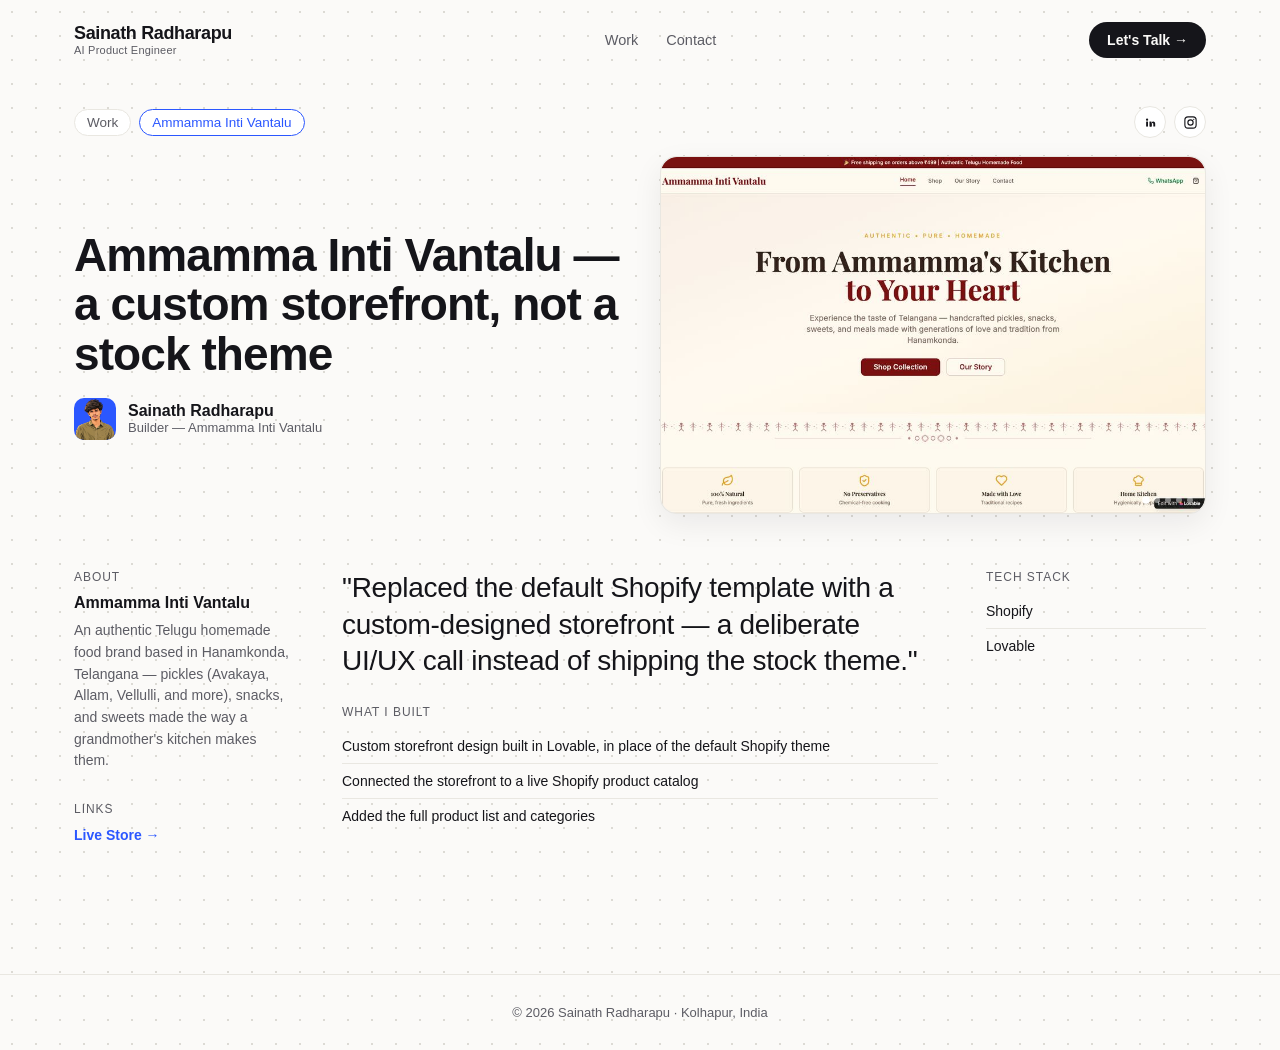
==== projects/ammamma-inti-vantalu/index.html @ 1b239308 "Initial commit: portfolio site Playground-style project grid with auto-rotating screenshot carousels" ====
<!DOCTYPE html>
<html lang="en">
<head>
<meta charset="UTF-8">
<meta name="viewport" content="width=device-width, initial-scale=1">
<title>Ammamma Inti Vantalu — Sainath Radharapu</title>
<link rel="stylesheet" href="../../css/style.css">
</head>
<body>
  <div class="gradient-blob"></div>

  <nav class="nav">
    <a class="logo" href="../../">
      <span class="logo-name">Sainath Radharapu</span>
      <span class="logo-role">AI Product Engineer</span>
    </a>
    <div class="links"><a href="../../#work">Work</a><a href="https://wa.me/917036701972?text=Hi%20Sainath!%20I%20checked%20out%20your%20portfolio%20and%20wanted%20to%20connect." target="_blank" rel="noopener">Contact</a></div>
    <a class="btn" href="https://wa.me/917036701972?text=Hi%20Sainath!%20I%20checked%20out%20your%20portfolio%20and%20wanted%20to%20connect." target="_blank" rel="noopener">Let's Talk →</a>
  </nav>

  <div class="crumbs">
    <div class="crumb-chips">
      <a class="chip" href="../../#work">Work</a>
      <span class="chip active">Ammamma Inti Vantalu</span>
    </div>
    <div class="social-row">
      <a href="https://www.linkedin.com/in/sainath-radharapu-a540882b7/" target="_blank" rel="noopener" aria-label="LinkedIn">
        <svg viewBox="0 0 24 24" fill="currentColor"><circle cx="6.5" cy="7.5" r="1.8"/><rect x="5" y="10.5" width="3" height="8"/><rect x="10.5" y="10.5" width="3" height="8"/><path d="M13.5 13.8c0-1.8 1-3.3 3-3.3 2.2 0 3 1.5 3 3.6v4.4h-3v-4c0-1-.4-1.6-1.2-1.6-.9 0-1.3.6-1.3 1.6v4h-3v-8z"/></svg>
      </a>
      <a href="https://www.instagram.com/s_parker.03/" target="_blank" rel="noopener" aria-label="Instagram">
        <svg viewBox="0 0 24 24" fill="none" stroke="currentColor" stroke-width="1.8"><rect x="3" y="3" width="18" height="18" rx="5"/><circle cx="12" cy="12" r="4.2"/><circle cx="17.2" cy="6.8" r="1" fill="currentColor" stroke="none"/></svg>
      </a>
    </div>
  </div>

  <div class="detail-hero">
    <div>
      <h1>Ammamma Inti Vantalu — a custom storefront, not a stock theme</h1>
      <div class="who">
        <div class="avatar"><img src="../../assets/avatar.png" alt="Sainath Radharapu"></div>
        <div>
          <div><b>Sainath Radharapu</b></div>
          <div class="role">Builder — Ammamma Inti Vantalu</div>
        </div>
      </div>
    </div>
    <div class="img">
      <div class="carousel" data-interval="3200">
        <img src="../../assets/ammamma-inti-vantalu/section-1.jpg" alt="Ammamma Inti Vantalu screenshot 1">
        <img src="../../assets/ammamma-inti-vantalu/section-2.jpg" alt="Ammamma Inti Vantalu screenshot 2">
        <img src="../../assets/ammamma-inti-vantalu/section-3.jpg" alt="Ammamma Inti Vantalu screenshot 3">
        <img src="../../assets/ammamma-inti-vantalu/section-4.jpg" alt="Ammamma Inti Vantalu screenshot 4">
        <img src="../../assets/ammamma-inti-vantalu/section-5.jpg" alt="Ammamma Inti Vantalu screenshot 5">
      </div>
    </div>
  </div>

  <div class="detail-body">
    <div>
      <div class="section">
        <div class="label">About</div>
        <div class="about">
          <h4>Ammamma Inti Vantalu</h4>
          <p>An authentic Telugu homemade food brand based in Hanamkonda, Telangana — pickles (Avakaya, Allam, Vellulli, and more), snacks, and sweets made the way a grandmother's kitchen makes them.</p>
        </div>
      </div>
      <div class="section">
        <div class="label">Links</div>
        <div class="links">
          <a href="https://ammamma-inti-vantalu.lovable.app/" target="_blank" rel="noopener">Live Store →</a>
        </div>
      </div>
    </div>

    <div>
      <p class="quote">"Replaced the default Shopify template with a custom-designed storefront — a deliberate UI/UX call instead of shipping the stock theme."</p>
      <div class="section">
        <div class="label">What I Built</div>
        <ul class="list">
          <li>Custom storefront design built in Lovable, in place of the default Shopify theme</li>
          <li>Connected the storefront to a live Shopify product catalog</li>
          <li>Added the full product list and categories</li>
        </ul>
      </div>
    </div>

    <div>
      <div class="section">
        <div class="label">Tech Stack</div>
        <ul class="list">
          <li>Shopify</li>
          <li>Lovable</li>
        </ul>
      </div>
    </div>
  </div>

  <footer>© 2026 Sainath Radharapu · Kolhapur, India</footer>

  <script src="../../js/carousel.js"></script>
  <script src="../../js/avatar-tilt.js"></script>
</body>
</html>
---- css/style.css ----
:root {
  --bg: #fbfaf8;
  --dot: #dcdad4;
  --card-bg: #ffffff;
  --ink: #15151a;
  --ink-soft: #5c5c64;
  --line: #e9e7e1;
  --accent: #2b57ff;
  --grad-a: rgba(130,170,255,0.30);
  --grad-b: rgba(255,195,165,0.28);
  --grad-c: rgba(190,160,255,0.22);
  --radius: 18px;
  --shadow: 0 10px 30px rgba(20,20,30,0.07);
  --shadow-hover: 0 18px 40px rgba(20,20,30,0.13);
}

* { box-sizing: border-box; }

html, body {
  margin: 0;
  padding: 0;
  background-color: var(--bg);
  background-image: radial-gradient(var(--dot) 1.3px, transparent 1.3px);
  background-size: 24px 24px;
  color: var(--ink);
  font-family: -apple-system, BlinkMacSystemFont, "Inter", "Segoe UI", Roboto, sans-serif;
}

.gradient-blob {
  position: fixed;
  top: -260px;
  left: 50%;
  transform: translateX(-50%);
  width: min(1100px, 150vw);
  height: 560px;
  background:
    radial-gradient(circle at 25% 35%, var(--grad-a), transparent 60%),
    radial-gradient(circle at 70% 55%, var(--grad-b), transparent 60%),
    radial-gradient(circle at 50% 10%, var(--grad-c), transparent 55%);
  filter: blur(50px);
  z-index: -1;
  pointer-events: none;
}

a { color: inherit; text-decoration: none; }

.wrap {
  max-width: 1180px;
  margin: 0 auto;
  padding: 0 24px;
}

/* ---------- Nav ---------- */
.nav {
  display: flex;
  align-items: center;
  justify-content: space-between;
  padding: 22px 24px;
  max-width: 1180px;
  margin: 0 auto;
}
.nav .logo {
  display: flex;
  flex-direction: column;
  line-height: 1.2;
}
.nav .logo .logo-name {
  font-weight: 800;
  font-size: 18px;
  letter-spacing: -0.02em;
}
.nav .logo .logo-role {
  font-size: 11px;
  font-weight: 500;
  color: var(--ink-soft);
  letter-spacing: 0.02em;
}
.nav .links {
  display: flex;
  gap: 28px;
  font-size: 14.5px;
  color: var(--ink-soft);
}
.nav .links a:hover { color: var(--ink); }
.btn {
  display: inline-flex;
  align-items: center;
  gap: 8px;
  background: var(--ink);
  color: var(--bg);
  padding: 10px 18px;
  border-radius: 999px;
  font-size: 14px;
  font-weight: 600;
  white-space: nowrap;
}
.btn:hover { opacity: 0.85; }
.btn-outline {
  background: transparent;
  border: 1px solid var(--line);
  color: var(--ink);
}

/* ---------- Hero ---------- */
.hero {
  padding: 60px 24px 30px;
  max-width: 1180px;
  margin: 0 auto;
}
.hero h1 {
  font-size: clamp(32px, 5vw, 54px);
  line-height: 1.05;
  margin: 0 0 14px 0;
  letter-spacing: -0.02em;
  max-width: 760px;
}
.hero p {
  font-size: 17px;
  color: var(--ink-soft);
  max-width: 560px;
  margin: 0 0 24px 0;
  line-height: 1.5;
}
.hero .cta-row { display: flex; gap: 12px; flex-wrap: wrap; }

/* ---------- Playground grid ---------- */
.playground {
  max-width: 1180px;
  margin: 10px auto 80px;
  padding: 0 24px;
  display: grid;
  grid-template-columns: repeat(3, 1fr);
  gap: 34px 28px;
}
@media (max-width: 860px) {
  .playground { grid-template-columns: repeat(2, 1fr); }
}
@media (max-width: 560px) {
  .playground { grid-template-columns: 1fr; }
}

.card {
  display: block;
  border-radius: var(--radius);
  background: var(--card-bg);
  box-shadow: var(--shadow);
  overflow: hidden;
  transform: rotate(var(--tilt, 0deg));
  transition: transform .25s ease, box-shadow .25s ease;
  border: 1px solid var(--line);
}
.card:hover {
  transform: rotate(0deg) translateY(-6px) scale(1.015);
  box-shadow: var(--shadow-hover);
}
.card:nth-child(6n+1) { --tilt: -2.5deg; }
.card:nth-child(6n+2) { --tilt: 1.8deg; }
.card:nth-child(6n+3) { --tilt: -1.2deg; }
.card:nth-child(6n+4) { --tilt: 2.2deg; }
.card:nth-child(6n+5) { --tilt: -1.8deg; }
.card:nth-child(6n+6) { --tilt: 1.2deg; }

.card .thumb {
  position: relative;
  height: 190px;
  overflow: hidden;
  background: #eee;
}
.card .thumb .tag {
  position: absolute;
  left: 16px;
  bottom: 16px;
  z-index: 3;
  background: rgba(0,0,0,0.55);
  color: #fff;
  font-size: 12px;
  font-weight: 600;
  padding: 5px 10px;
  border-radius: 999px;
  backdrop-filter: blur(4px);
}

/* ---------- Screenshot carousel ---------- */
.carousel {
  position: absolute;
  inset: 0;
  overflow: hidden;
}
.carousel img {
  position: absolute;
  inset: 0;
  width: 100%;
  height: 100%;
  object-fit: cover;
  object-position: top center;
  opacity: 0;
  transition: opacity 1s ease;
}
.carousel img.active { opacity: 1; }
.carousel .dots {
  position: absolute;
  bottom: 10px;
  right: 12px;
  display: flex;
  gap: 5px;
  z-index: 3;
}
.carousel .dots span {
  width: 6px; height: 6px;
  border-radius: 50%;
  background: rgba(255,255,255,0.45);
  transition: background .3s ease, transform .3s ease;
}
.carousel .dots span.active {
  background: #fff;
  transform: scale(1.25);
}
.card .meta { padding: 16px 18px 20px; }
.card .meta h3 {
  margin: 0 0 4px 0;
  font-size: 17px;
  letter-spacing: -0.01em;
}
.card .meta p {
  margin: 0;
  font-size: 13.5px;
  color: var(--ink-soft);
  line-height: 1.4;
}

/* ---------- Project detail page ---------- */
.crumbs {
  padding: 26px 24px 0;
  max-width: 1180px;
  margin: 0 auto;
  font-size: 13.5px;
  color: var(--ink-soft);
  display: flex;
  gap: 8px;
  align-items: center;
}
.crumbs .chip {
  background: var(--card-bg);
  border: 1px solid var(--line);
  padding: 5px 12px;
  border-radius: 999px;
}
.crumbs .chip.active { color: var(--accent); border-color: var(--accent); }

.detail-hero {
  max-width: 1180px;
  margin: 18px auto 0;
  padding: 0 24px;
  display: grid;
  grid-template-columns: 1fr 1fr;
  gap: 40px;
  align-items: center;
}
@media (max-width: 860px) {
  .detail-hero { grid-template-columns: 1fr; }
}
.detail-hero h1 {
  font-size: clamp(30px, 4.2vw, 46px);
  line-height: 1.08;
  letter-spacing: -0.02em;
  margin: 0 0 18px 0;
}
.detail-hero .who {
  display: flex;
  align-items: center;
  gap: 12px;
  margin-top: 18px;
}
.detail-hero .who .avatar {
  width: 42px; height: 42px; border-radius: 10px;
  overflow: hidden;
  flex-shrink: 0;
  background: var(--accent);
  perspective: 300px;
}
.detail-hero .who .avatar img {
  width: 100%; height: 100%;
  object-fit: cover;
  object-position: top center;
  display: block;
  transform: rotateX(0deg) rotateY(0deg);
  transition: transform 0.12s ease-out;
  will-change: transform;
}

/* ---------- Social links row ---------- */
.crumbs { justify-content: space-between; }
.crumb-chips { display: flex; gap: 8px; align-items: center; }
.social-row { display: flex; gap: 8px; align-items: center; }
.social-row a {
  width: 32px; height: 32px;
  border-radius: 50%;
  background: var(--card-bg);
  border: 1px solid var(--line);
  display: flex;
  align-items: center;
  justify-content: center;
  color: var(--ink);
  transition: background .2s ease, color .2s ease, transform .2s ease;
}
.social-row a svg { width: 15px; height: 15px; }
.social-row a:hover {
  background: var(--ink);
  color: var(--bg);
  transform: translateY(-2px);
}
.detail-hero .who .role { font-size: 13px; color: var(--ink-soft); }
.detail-hero .img {
  position: relative;
  border-radius: 16px;
  aspect-ratio: 16/10.5;
  box-shadow: var(--shadow);
  border: 1px solid var(--line);
  overflow: hidden;
  background: #eee;
}
.detail-hero .img .carousel img {
  border-radius: 16px;
}

.detail-body {
  max-width: 1180px;
  margin: 56px auto 100px;
  padding: 0 24px;
  display: grid;
  grid-template-columns: 220px 1fr 220px;
  gap: 48px;
}
@media (max-width: 860px) {
  .detail-body { grid-template-columns: 1fr; }
}
.detail-body .label {
  font-size: 12px;
  letter-spacing: 0.08em;
  color: var(--ink-soft);
  text-transform: uppercase;
  margin-bottom: 10px;
}
.detail-body .about h4 { margin: 0 0 8px 0; font-size: 16px; }
.detail-body .about p { color: var(--ink-soft); font-size: 14px; line-height: 1.55; margin: 0; }
.detail-body .quote {
  font-size: clamp(20px, 2.6vw, 28px);
  line-height: 1.3;
  letter-spacing: -0.01em;
  margin: 0 0 26px 0;
}
.detail-body .list { list-style: none; padding: 0; margin: 0; }
.detail-body .list li {
  padding: 9px 0;
  border-top: 1px solid var(--line);
  font-size: 14px;
}
.detail-body .list li:first-child { border-top: none; }
.detail-body .links a {
  display: inline-block;
  margin-right: 14px;
  font-size: 14px;
  font-weight: 600;
  color: var(--accent);
}
.detail-body .section { margin-bottom: 30px; }

.back-row { max-width: 1180px; margin: 0 auto 20px; padding: 0 24px; }
.back-row a { font-size: 14px; color: var(--ink-soft); }
.back-row a:hover { color: var(--ink); }

footer {
  border-top: 1px solid var(--line);
  padding: 30px 24px;
  text-align: center;
  color: var(--ink-soft);
  font-size: 13px;
}
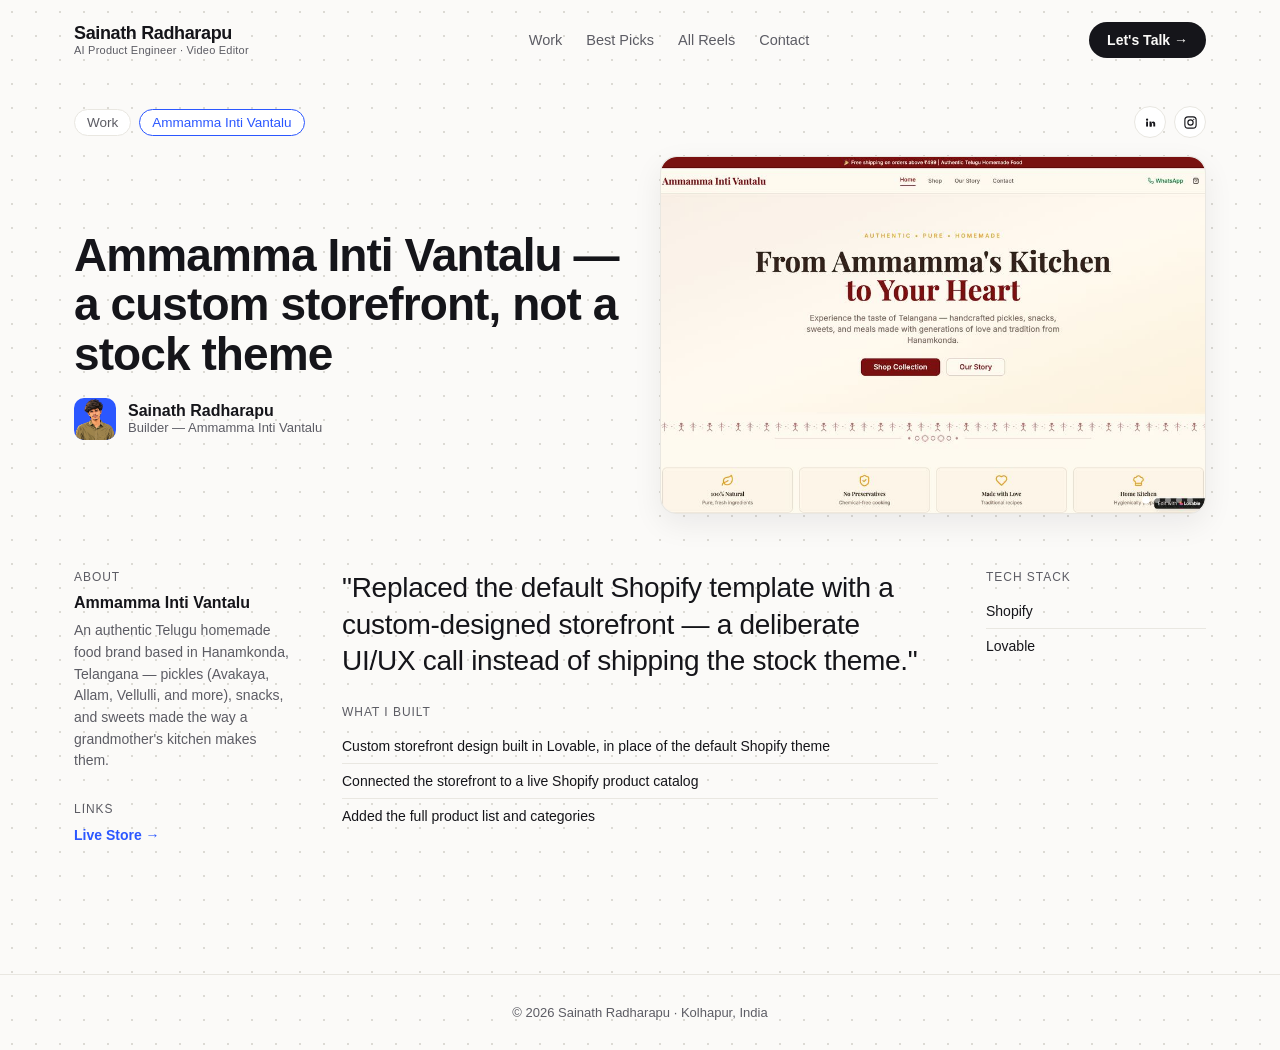
==== commit c6e20a97: "Add Video Editor portfolio with Best Picks and All Reels pages" ====
--- a/projects/ammamma-inti-vantalu/index.html
+++ b/projects/ammamma-inti-vantalu/index.html
@@ -12,9 +12,9 @@
   <nav class="nav">
     <a class="logo" href="../../">
       <span class="logo-name">Sainath Radharapu</span>
-      <span class="logo-role">AI Product Engineer</span>
+      <span class="logo-role">AI Product Engineer · Video Editor</span>
     </a>
-    <div class="links"><a href="../../#work">Work</a><a href="https://wa.me/917036701972?text=Hi%20Sainath!%20I%20checked%20out%20your%20portfolio%20and%20wanted%20to%20connect." target="_blank" rel="noopener">Contact</a></div>
+    <div class="links"><a href="../../#work">Work</a><a href="../../video-editor/best-picks/">Best Picks</a><a href="../../video-editor/">All Reels</a><a href="https://wa.me/917036701972?text=Hi%20Sainath!%20I%20checked%20out%20your%20portfolio%20and%20wanted%20to%20connect." target="_blank" rel="noopener">Contact</a></div>
     <a class="btn" href="https://wa.me/917036701972?text=Hi%20Sainath!%20I%20checked%20out%20your%20portfolio%20and%20wanted%20to%20connect." target="_blank" rel="noopener">Let's Talk →</a>
   </nav>
 
--- a/css/style.css
+++ b/css/style.css
@@ -55,6 +55,8 @@
   display: flex;
   align-items: center;
   justify-content: space-between;
+  flex-wrap: wrap;
+  gap: 14px 20px;
   padding: 22px 24px;
   max-width: 1180px;
   margin: 0 auto;
@@ -77,11 +79,27 @@
 }
 .nav .links {
   display: flex;
-  gap: 28px;
+  flex-wrap: wrap;
+  gap: 14px 24px;
   font-size: 14.5px;
   color: var(--ink-soft);
 }
+.nav .links a {
+  position: relative;
+  padding-block: 4px;
+}
 .nav .links a:hover { color: var(--ink); }
+.nav .links a[aria-current="page"] {
+  color: var(--ink);
+  font-weight: 600;
+}
+.nav .links a[aria-current="page"]::after {
+  content: "";
+  position: absolute;
+  inset-inline: 0;
+  inset-block-end: 0;
+  border-block-end: 2px solid var(--accent);
+}
 .btn {
   display: inline-flex;
   align-items: center;
@@ -376,3 +394,284 @@
   color: var(--ink-soft);
   font-size: 13px;
 }
+
+/* ---------- Section headers & filters ---------- */
+.section-head {
+  max-width: 1180px;
+  margin: 28px auto 18px;
+  padding: 0 24px;
+  display: flex;
+  align-items: flex-end;
+  justify-content: space-between;
+  gap: 18px 24px;
+  flex-wrap: wrap;
+}
+.section-eyebrow {
+  font-size: 12px;
+  font-weight: 600;
+  letter-spacing: 0.08em;
+  text-transform: uppercase;
+  color: var(--accent);
+  margin: 0 0 6px 0;
+}
+.section-head h2 {
+  font-size: clamp(24px, 3vw, 32px);
+  line-height: 1.12;
+  letter-spacing: -0.02em;
+  margin: 0 0 6px 0;
+}
+.section-sub {
+  margin: 0;
+  font-size: 15px;
+  color: var(--ink-soft);
+  max-width: 540px;
+  line-height: 1.45;
+}
+.section-actions {
+  display: flex;
+  align-items: center;
+  gap: 10px;
+  flex-wrap: wrap;
+}
+
+.filter-row {
+  display: flex;
+  align-items: center;
+  gap: 8px;
+  flex-wrap: wrap;
+}
+.filter-pill {
+  appearance: none;
+  display: inline-flex;
+  align-items: center;
+  font: inherit;
+  font-size: 13.5px;
+  font-weight: 600;
+  padding: 8px 15px;
+  border-radius: 999px;
+  border: 1px solid var(--line);
+  background: var(--card-bg);
+  color: var(--ink-soft);
+  cursor: pointer;
+  transition: background .2s ease, color .2s ease, border-color .2s ease;
+}
+.filter-pill:hover {
+  color: var(--ink);
+  border-color: var(--ink-soft);
+}
+.filter-pill[aria-pressed="true"],
+.filter-pill[aria-current="page"] {
+  background: var(--ink);
+  color: var(--bg);
+  border-color: var(--ink);
+}
+.filter-pill:focus-visible,
+.btn:focus-visible,
+.nav a:focus-visible,
+.reel-ext:focus-visible {
+  outline: 2px solid var(--accent);
+  outline-offset: 2px;
+}
+
+/* ---------- Video Editor reels grid ---------- */
+.reels-groups {
+  margin-bottom: 80px;
+}
+.reels-group {
+  max-width: 1180px;
+  margin: 26px auto 42px;
+  padding: 0 24px;
+}
+.reels-group[hidden] {
+  display: none;
+}
+.reels-group-head {
+  display: flex;
+  align-items: center;
+  justify-content: space-between;
+  gap: 12px;
+  padding-bottom: 10px;
+  margin-bottom: 18px;
+  border-bottom: 1px solid var(--line);
+}
+.reels-group-title {
+  margin: 0;
+  font-size: 13px;
+  font-weight: 700;
+  letter-spacing: 0.07em;
+  text-transform: uppercase;
+  color: var(--ink);
+  display: inline-flex;
+  align-items: center;
+  gap: 8px;
+}
+.reels-group-ratio {
+  font-size: 11.5px;
+  font-weight: 600;
+  letter-spacing: 0.02em;
+  padding: 2px 8px;
+  border-radius: 999px;
+  background: var(--card-bg);
+  border: 1px solid var(--line);
+  color: var(--ink-soft);
+  text-transform: none;
+}
+.reels-group-count {
+  font-size: 13px;
+  color: var(--ink-soft);
+}
+
+.reels-grid {
+  display: grid;
+  grid-template-columns: repeat(3, minmax(0, 1fr));
+  align-items: start;
+  gap: 28px;
+}
+@media (max-width: 960px) {
+  .reels-grid { grid-template-columns: repeat(2, minmax(0, 1fr)); }
+}
+@media (max-width: 600px) {
+  .reels-grid { grid-template-columns: 1fr; }
+}
+
+.card.reel-card,
+.card.reel-card:nth-child(n) {
+  --tilt: 0deg;
+  display: flex;
+  flex-direction: column;
+  transform: none;
+  transition: none;
+}
+.card.reel-card:hover,
+.card.reel-card:focus-within {
+  transform: none;
+  box-shadow: var(--shadow);
+}
+.card.reel-card[hidden] {
+  display: none;
+}
+
+.reel-frame {
+  position: relative;
+  width: 100%;
+  background: #ffffff;
+  border-bottom: 1px solid var(--line);
+}
+.reel-frame .instagram-media,
+.reel-frame iframe {
+  display: block !important;
+  width: 100% !important;
+  min-width: 0 !important;
+  max-width: 100% !important;
+  margin: 0 !important;
+  border: 0 !important;
+  border-radius: 0 !important;
+  box-shadow: none !important;
+  background: #ffffff !important;
+}
+.reel-fallback {
+  display: flex;
+  align-items: center;
+  justify-content: center;
+  min-height: 220px;
+  padding: 24px;
+  text-align: center;
+  font-size: 14px;
+  color: var(--ink-soft);
+}
+
+.reel-meta {
+  padding: 13px 16px;
+  display: flex;
+  align-items: center;
+  justify-content: space-between;
+  gap: 10px;
+  background: var(--card-bg);
+}
+.reel-title-wrap {
+  display: flex;
+  align-items: center;
+  gap: 8px;
+  min-width: 0;
+  flex-wrap: wrap;
+}
+.reel-title {
+  font-size: 14px;
+  font-weight: 700;
+  letter-spacing: -0.01em;
+}
+.reel-badge {
+  display: inline-flex;
+  align-items: center;
+  background: var(--ink);
+  color: var(--bg);
+  font-size: 11px;
+  font-weight: 600;
+  letter-spacing: 0.02em;
+  padding: 3px 9px;
+  border-radius: 999px;
+  white-space: nowrap;
+}
+.reel-ext {
+  font-size: 13px;
+  font-weight: 600;
+  color: var(--accent);
+  white-space: nowrap;
+}
+.reel-ext:hover { text-decoration: underline; }
+
+.reel-stats {
+  display: grid;
+  grid-template-columns: repeat(3, minmax(0, 1fr));
+  gap: 14px;
+  background: var(--card-bg);
+  border: 1px solid var(--line);
+  border-radius: var(--radius);
+  padding: 22px;
+  box-shadow: var(--shadow);
+}
+.reel-stat {
+  display: flex;
+  flex-direction: column;
+  gap: 4px;
+}
+.reel-stat strong {
+  font-size: clamp(24px, 3vw, 34px);
+  line-height: 1.05;
+  letter-spacing: -0.02em;
+}
+.reel-stat span {
+  font-size: 13px;
+  color: var(--ink-soft);
+}
+@media (max-width: 560px) {
+  .reel-stats { grid-template-columns: 1fr; }
+}
+
+.reels-toolbar {
+  max-width: 1180px;
+  margin: 42px auto 12px;
+  padding: 0 24px;
+  display: flex;
+  align-items: center;
+  justify-content: space-between;
+  gap: 14px;
+  flex-wrap: wrap;
+}
+.reels-count {
+  font-size: 13.5px;
+  color: var(--ink-soft);
+  margin: 0;
+}
+
+@media (prefers-reduced-motion: reduce) {
+  .card,
+  .filter-pill,
+  .social-row a {
+    transition: none;
+  }
+  .card:hover,
+  .reel-card:focus-within {
+    transform: rotate(0deg);
+  }
+}
